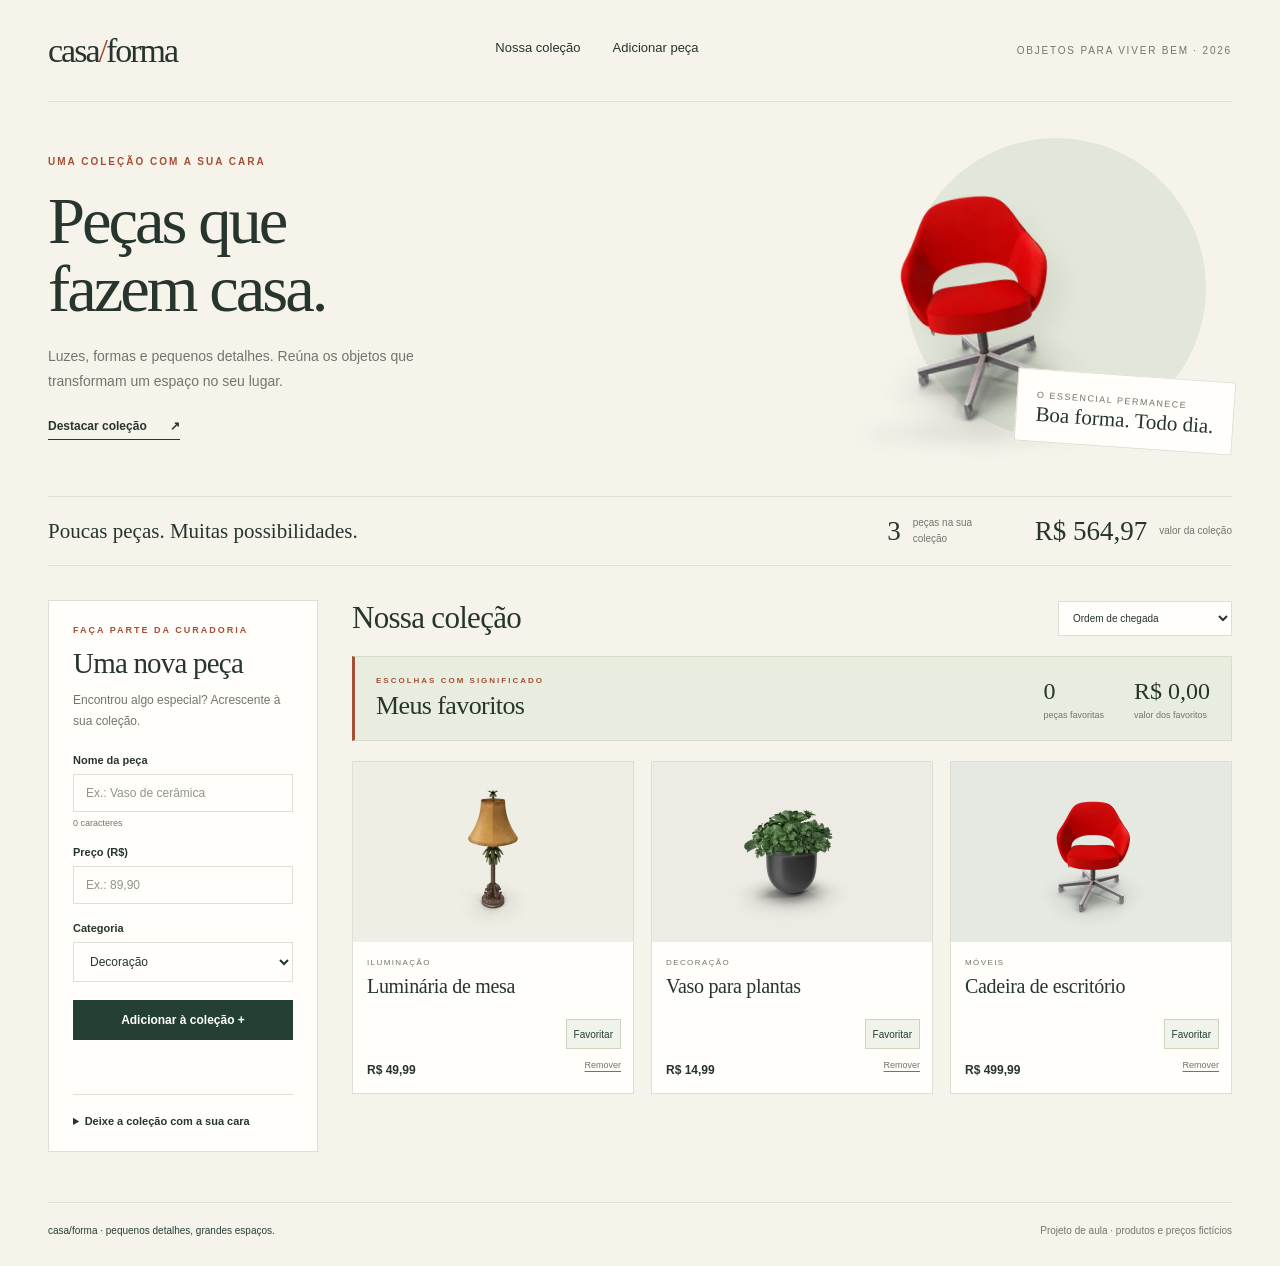
==== casa-forma-validacoes/projeto/index.html @ 2b37c17e "Adicionar aula Casa Forma: cadastro e validações" ====
<!DOCTYPE html>
<html lang="pt-BR">
<head>
  <meta charset="UTF-8">
  <meta name="viewport" content="width=device-width, initial-scale=1">
  <meta name="description" content="Casa Forma — uma coleção de móveis, luzes e objetos para fazer casa.">
  <title>Casa Forma — nossa coleção</title>
  <link rel="icon" href="assets/marca.svg" type="image/svg+xml">
  <link rel="stylesheet" href="styles.css">
  <link rel="stylesheet" href="favoritos.css">
  <script src="script.js" defer></script>
</head>
<body>
  <a class="pular" href="#colecao">Ir para a coleção</a>
  <div class="limite">
    <header class="cabecalho">
      <a class="marca" href="#inicio" aria-label="Casa Forma, início">casa<span>/</span>forma</a>
      <nav class="navegacao" aria-label="Navegação principal">
        <a href="#colecao">Nossa coleção</a>
        <a href="#novo-produto">Adicionar peça</a>
      </nav>
      <span class="edicao">Objetos para viver bem · 2026</span>
    </header>

    <main id="inicio">
      <section class="hero" aria-labelledby="titulo">
        <div>
          <p class="sobretitulo">Uma coleção com a sua cara</p>
          <h1 id="titulo">Peças que<br>fazem casa.</h1>
          <p class="hero-descricao">Luzes, formas e pequenos detalhes. Reúna os objetos que transformam um espaço no seu lugar.</p>
          <button id="alternar-destaque" class="link-acao" type="button">Destacar coleção <span aria-hidden="true">↗</span></button>
        </div>
        <figure class="hero-objeto">
          <img src="assets/cadeira.webp" alt="Cadeira estofada com base de metal" width="330" height="300">
          <figcaption class="etiqueta"><small>O essencial permanece</small><strong>Boa forma. Todo dia.</strong></figcaption>
        </figure>
      </section>

      <section class="resumo" aria-label="Resumo da coleção">
        <p class="resumo-frase">Poucas peças. Muitas possibilidades.</p>
        <div class="resumo-numeros">
          <div class="numero"><strong id="quantidade">3</strong><small>peças na sua coleção</small></div>
          <div class="numero"><strong id="total">R$ 564,97</strong><small>valor da coleção</small></div>
        </div>
      </section>

      <div class="area-trabalho">
        <aside class="painel" id="novo-produto">
          <p class="sobretitulo">Faça parte da curadoria</p>
          <h2 id="titulo-formulario">Uma nova peça</h2>
          <p class="texto-apoio">Encontrou algo especial? Acrescente à sua coleção.</p>

          <form id="formulario" novalidate>
            <div class="campo">
              <label for="nome">Nome da peça</label>
              <input id="nome" name="nome" type="text" placeholder="Ex.: Vaso de cerâmica" required minlength="2"
                aria-describedby="contador-nome">
              <small id="contador-nome">0 caracteres</small>
            </div>
            <div class="campo">
              <label for="preco">Preço (R$)</label>
              <input id="preco" name="preco" type="number" min="0.01" step="any" placeholder="Ex.: 89,90" required>
            </div>
            <div class="campo">
              <label for="categoria">Categoria</label>
              <select id="categoria" name="categoria">
                <option value="Decoração">Decoração</option>
                <option value="Iluminação">Iluminação</option>
                <option value="Móveis">Móveis</option>
              </select>
            </div>
            <button id="salvar-produto" class="botao botao-largo" type="submit">Adicionar à coleção <span
                aria-hidden="true">+</span></button>
            <button id="cancelar-edicao" class="link-acao" type="button" hidden>Cancelar edição</button>
          </form>
          <p id="mensagem" class="mensagem" role="status"></p>

          <details class="personalizacao">
            <summary>Deixe a coleção com a sua cara</summary>
            <div class="campo">
              <label for="novo-titulo">Título da coleção</label>
              <input id="novo-titulo" type="text" placeholder="Ex.: Meu próximo cantinho">
            </div>
            <button id="alterar-titulo" class="botao botao-secundario botao-largo" type="button">Atualizar título</button>
            <p id="mensagem-titulo" class="mensagem" role="status"></p>
          </details>
        </aside>

        <section class="colecao" id="colecao" aria-labelledby="titulo-colecao">
          <div class="colecao-cabecalho">
            <h2 id="titulo-colecao">Nossa coleção</h2>
            <label class="edicao" for="ordem" hidden>Ordenar</label>
            <select id="ordem" class="ordenacao" aria-label="Ordenar coleção">
              <option value="original">Ordem de chegada</option>
              <option value="crescente">Menor preço primeiro</option>
              <option value="decrescente">Maior preço primeiro</option>
              <option value="nome">Nome de A a Z</option>
            </select>
          </div>

          <div id="area-busca" hidden>
            <div class="busca"><input id="busca" type="search" aria-label="Buscar peça pelo nome"
                placeholder="Qual peça você procura?"></div>
            <div id="filtros-categoria" class="filtros" aria-label="Filtrar por categoria" hidden>
              <button class="filtro ativo" type="button" data-categoria="Todas" aria-pressed="true">Todas</button>
              <button class="filtro" type="button" data-categoria="Decoração" aria-pressed="false">Decoração</button>
              <button class="filtro" type="button" data-categoria="Iluminação" aria-pressed="false">Iluminação</button>
              <button class="filtro" type="button" data-categoria="Móveis" aria-pressed="false">Móveis</button>
            </div>
          </div>

          <section class="resumo-favoritos" aria-labelledby="titulo-favoritos">
            <div class="resumo-favoritos-titulo">
              <p class="sobretitulo">Escolhas com significado</p>
              <h3 id="titulo-favoritos">Meus favoritos</h3>
            </div>
            <div class="resumo-favoritos-numeros" aria-live="polite" aria-atomic="true">
              <div><strong id="quantidade-favoritos">0</strong><span>peças favoritas</span></div>
              <div id="resumo-valor-favoritos" hidden><strong id="total-favoritos">R$ 0,00</strong><span>valor dos favoritos</span></div>
            </div>
          </section>

          <ul id="lista-produtos" class="lista-produtos">
            <li class="produto" data-id="1">
              <img class="produto-imagem" src="assets/luminaria.webp" alt="Luminária de mesa" width="240" height="180">
              <p class="produto-categoria">Iluminação</p><h3 class="produto-nome">Luminária de mesa</h3>
              <p class="produto-preco">R$ 49,99</p><div class="produto-acoes"><button class="acao-produto" type="button" data-id="1">Remover</button></div>
            </li>
            <li class="produto" data-id="2">
              <img class="produto-imagem" src="assets/vaso.webp" alt="Vaso para plantas" width="240" height="180">
              <p class="produto-categoria">Decoração</p><h3 class="produto-nome">Vaso para plantas</h3>
              <p class="produto-preco">R$ 14,99</p><div class="produto-acoes"><button class="acao-produto" type="button" data-id="2">Remover</button></div>
            </li>
            <li class="produto" data-id="3">
              <img class="produto-imagem" src="assets/cadeira.webp" alt="Cadeira de escritório" width="240" height="180">
              <p class="produto-categoria">Móveis</p><h3 class="produto-nome">Cadeira de escritório</h3>
              <p class="produto-preco">R$ 499,99</p><div class="produto-acoes"><button class="acao-produto" type="button" data-id="3">Remover</button></div>
            </li>
          </ul>
          <p id="aviso-vazio" class="aviso-vazio" hidden>Sua próxima descoberta começa aqui.</p>

        </section>
      </div>
    </main>
    <footer class="rodape"><strong>casa/forma · pequenos detalhes, grandes espaços.</strong><span>Projeto de aula · produtos e preços fictícios</span></footer>
  </div>
</body>
</html>
---- casa-forma-validacoes/projeto/styles.css ----
:root {
  --papel: #f6f3eb;
  --branco: #fffefb;
  --verde: #243f34;
  --verde-claro: #e7ecdf;
  --terracota: #a44f36;
  --texto: #26352d;
  --suave: #71766c;
  --linha: #dedfd4;
  --serifa: Georgia, "Times New Roman", serif;
  --corpo: "Avenir Next", "Trebuchet MS", sans-serif;
}

* { box-sizing: border-box; }
html { scroll-behavior: smooth; }
body { margin: 0; background: var(--papel); color: var(--texto); font-family: var(--corpo); }
button, input, select { font: inherit; }
button, a, input, select, summary { -webkit-tap-highlight-color: transparent; }
button, summary { cursor: pointer; }
button { color: inherit; }
a { color: inherit; text-decoration: none; }
button:focus-visible, a:focus-visible, input:focus-visible, select:focus-visible, summary:focus-visible { outline: 3px solid #a56c2e; outline-offset: 4px; }
button:disabled { opacity: .55; cursor: wait; }
[hidden] { display: none !important; }
.limite { max-width: 1320px; margin: 0 auto; padding: 0 48px; }
.pular { position: absolute; top: -80px; left: 20px; background: var(--verde); color: white; padding: 12px; z-index: 10; }
.pular:focus { top: 10px; }
.cabecalho { height: 102px; display: flex; align-items: center; justify-content: space-between; border-bottom: 1px solid var(--linha); }
.marca { font-family: var(--serifa); font-size: 34px; letter-spacing: -2px; }
.marca span { color: var(--terracota); }
.navegacao { display: flex; align-items: center; gap: 32px; font-size: 13px; }
.navegacao a { padding-bottom: 5px; border-bottom: 1px solid transparent; }
.navegacao a:hover { border-color: currentColor; }
.edicao { color: var(--suave); font-size: 10px; letter-spacing: 1.8px; text-transform: uppercase; }
.hero { display: grid; grid-template-columns: 1.15fr 1fr; align-items: center; min-height: 385px; padding: 36px 0 38px; gap: 70px; }
.sobretitulo { font-size: 10px; font-weight: 700; letter-spacing: 2px; text-transform: uppercase; color: var(--terracota); margin: 0 0 20px; }
h1 { font-family: var(--serifa); font-size: clamp(44px, 5.2vw, 72px); font-weight: 400; letter-spacing: -3px; line-height: 1.03; max-width: 570px; margin: 0 0 20px; }
.hero-descricao { font-size: 14px; line-height: 1.8; max-width: 395px; color: var(--suave); margin: 0 0 22px; }
.link-acao { background: transparent; border: 0; border-bottom: 1px solid currentColor; padding: 0 0 6px; font-size: 12px; font-weight: 600; }
.link-acao span { margin-left: 20px; }
.hero-objeto { margin: 0; position: relative; height: 320px; display: grid; place-items: center; }
.hero-objeto::before { content: ""; width: 300px; height: 300px; border-radius: 50%; background: #e2e7d9; position: absolute; right: 5%; top: 0; }
.hero-objeto::after { content: ""; width: 220px; height: 18px; background: #26352d13; filter: blur(9px); border-radius: 50%; position: absolute; bottom: 15px; }
.hero-objeto img { position: relative; z-index: 1; width: 330px; height: 300px; object-fit: contain; transform: rotate(-8deg); filter: drop-shadow(12px 20px 12px #26352d13); }
.etiqueta { position: absolute; bottom: 10px; right: -2px; background: var(--branco); border: 1px solid var(--linha); padding: 14px 19px; z-index: 2; transform: rotate(4deg); }
.etiqueta strong { display: block; font-family: var(--serifa); font-size: 21px; font-weight: 400; }
.etiqueta small { font-size: 9px; color: var(--suave); text-transform: uppercase; letter-spacing: 1.5px; }
.resumo { display: flex; justify-content: space-between; align-items: center; padding: 18px 0; border-top: 1px solid var(--linha); border-bottom: 1px solid var(--linha); margin-bottom: 34px; }
.resumo-frase { font-family: var(--serifa); font-size: 21px; margin: 0; }
.resumo-numeros { display: flex; gap: 42px; }
.numero { display: flex; gap: 12px; align-items: center; }
.numero strong { font-family: var(--serifa); font-size: 27px; font-weight: 400; }
.numero small { color: var(--suave); font-size: 10px; line-height: 1.6; max-width: 80px; }
.area-trabalho { display: grid; grid-template-columns: 270px minmax(0, 1fr); gap: 34px; align-items: start; padding-bottom: 50px; }
.painel { border: 1px solid var(--linha); background: var(--branco); padding: 24px; }
.painel h2 { font-family: var(--serifa); font-size: 29px; font-weight: 400; letter-spacing: -.8px; margin: 0 0 10px; }
.painel .sobretitulo { margin-bottom: 12px; font-size: 9px; }
.texto-apoio { font-size: 12px; line-height: 1.75; color: var(--suave); margin: 0 0 22px; }
.campo { margin-bottom: 18px; }
label { display: block; font-size: 11px; font-weight: 600; margin-bottom: 8px; }
input, select { min-width: 0; width: 100%; padding: 11px 12px; background: var(--branco); border: 1px solid var(--linha); border-radius: 0; color: var(--texto); font-size: 12px; }
input::placeholder { color: #92958a; }
.campo small { display: block; margin-top: 6px; color: var(--suave); font-size: 9px; }
.botao { background: var(--verde); color: white; border: 1px solid var(--verde); padding: 12px 17px; font-size: 12px; font-weight: 600; transition: background .18s, transform .18s; }
.botao:hover { background: #365746; }
.botao:active { transform: translateY(1px); }
.botao-largo { width: 100%; }
.botao-secundario { background: transparent; color: var(--verde); border: 1px solid var(--linha); }
.botao-secundario:hover { background: var(--verde-claro); }
.personalizacao { border-top: 1px solid var(--linha); margin-top: 24px; padding-top: 20px; }
.cadastro-produto { border-top: 1px solid var(--linha); margin-top: 28px; padding-top: 22px; }
.cadastro-produto h3 { font-family: var(--serifa); font-weight: 400; font-size: 25px; margin: 0 0 9px; }
.cadastro-produto .texto-apoio { margin-bottom: 18px; }
.personalizacao summary { font-size: 11px; font-weight: 600; }
.personalizacao .campo { margin-top: 16px; }
.mensagem { font-size: 11px; line-height: 1.6; margin: 12px 0 0; min-height: 18px; }
.erro { color: #a23927; }
.sucesso { color: #2b6243; }
.invalido { border-color: #a23927; box-shadow: 0 0 0 1px #a23927; }
.colecao { scroll-margin-top: 20px; }
.colecao-cabecalho { display: flex; justify-content: space-between; align-items: center; gap: 16px; margin-bottom: 20px; }
.colecao-cabecalho h2 { font-family: var(--serifa); font-size: 31px; letter-spacing: -.7px; font-weight: 400; margin: 0; }
.ordenacao { width: 174px; font-size: 10px; padding: 10px; }
.busca { display: flex; gap: 10px; margin-bottom: 16px; }
.busca input { flex: 1; }
.filtros { display: flex; flex-wrap: wrap; gap: 6px; margin-bottom: 18px; }
.filtro { background: transparent; border: 1px solid var(--linha); padding: 7px 10px; font-size: 10px; }
.filtro.ativo { background: var(--verde); color: white; border-color: var(--verde); }
.lista-produtos { list-style: none; margin: 0; padding: 0; display: grid; grid-template-columns: repeat(3, minmax(0, 1fr)); gap: 17px; }
.produto { display: grid; grid-template-columns: 1fr auto; grid-template-rows: 180px auto 1fr auto; background: var(--branco); border: 1px solid var(--linha); overflow: hidden; transition: border-color .2s, box-shadow .2s; }
.produto:hover { border-color: #b9c3af; box-shadow: 0 8px 20px #26352d08; }
.produto-imagem { grid-column: 1 / -1; width: 100%; height: 180px; object-fit: contain; background: #eeeee5; padding: 15px; }
.produto:nth-child(3n + 2) .produto-imagem { background: #eeebe4; }
.produto:nth-child(3n + 3) .produto-imagem { background: #e6e9e2; }
.produto-categoria { grid-column: 1 / -1; font-size: 8px; letter-spacing: 1.4px; text-transform: uppercase; color: var(--suave); margin: 16px 14px 7px; }
.produto-nome { grid-column: 1 / -1; font-family: var(--serifa); font-weight: 400; font-size: 20px; letter-spacing: -.3px; line-height: 1.25; margin: 0 14px 20px; overflow-wrap: anywhere; }
.produto-preco { margin: 0 0 16px 14px; align-self: end; font-size: 12px; font-weight: 600; white-space: nowrap; }
.produto-acoes { display: flex; flex-wrap: wrap; justify-content: end; gap: 8px; align-self: end; margin: 0 12px 16px 5px; }
.acao-produto { background: transparent; border: 0; padding: 2px 0; min-height: 24px; font-size: 9px; color: var(--suave); text-decoration: underline; text-underline-offset: 3px; }
.acao-produto:hover { color: var(--terracota); }
.destaque .produto { border-color: var(--verde); box-shadow: 0 0 0 1px var(--verde); }
.aviso-vazio { text-align: center; padding: 60px 20px; border: 1px dashed #b8c1b0; color: var(--suave); font-family: var(--serifa); font-size: 24px; margin: 0; }
.importacao { margin-top: 22px; padding: 20px; background: var(--verde-claro); display: flex; justify-content: space-between; gap: 20px; align-items: center; }
.importacao h3 { font-family: var(--serifa); font-size: 23px; font-weight: 400; margin: 0 0 5px; }
.importacao p { font-size: 11px; color: var(--suave); margin: 0; line-height: 1.6; }
.importacao .botao { flex-shrink: 0; }
.controles-importacao { display: flex; flex-direction: column; gap: 8px; }
.rodape { border-top: 1px solid var(--linha); padding: 22px 0 30px; display: flex; justify-content: space-between; gap: 20px; font-size: 10px; color: var(--suave); }
.rodape strong { color: var(--verde); font-weight: 500; }

@media (max-width: 1100px) {
  .limite { padding: 0 28px; }
  .area-trabalho { grid-template-columns: 245px minmax(0, 1fr); gap: 24px; }
  .lista-produtos { grid-template-columns: repeat(2, minmax(0, 1fr)); }
  .hero { gap: 25px; }
  .hero-objeto::before { width: 260px; height: 260px; top: 20px; }
  .hero-objeto img { width: 280px; }
}
@media (max-width: 720px) {
  .limite { padding: 0 20px; }
  .cabecalho { height: 80px; }
  .marca { font-size: 30px; }
  .navegacao { gap: 18px; font-size: 11px; }
  .edicao { display: none; }
  .hero { min-height: auto; grid-template-columns: 1fr; gap: 0; padding: 34px 0 20px; }
  h1 { font-size: 51px; letter-spacing: -2px; max-width: 390px; }
  .hero-objeto { height: 255px; margin-top: 10px; }
  .hero-objeto::before { width: 230px; height: 230px; right: 14%; top: 0; }
  .hero-objeto img { height: 240px; width: 270px; }
  .etiqueta { right: 5%; bottom: 0; }
  .resumo { align-items: start; flex-direction: column; gap: 18px; margin-bottom: 24px; }
  .resumo-numeros { gap: 26px; width: 100%; justify-content: space-between; }
  .numero strong { font-size: 25px; }
  .resumo-frase { font-size: 20px; }
  .area-trabalho { display: flex; flex-direction: column; gap: 28px; }
  .painel, .colecao { width: 100%; }
  .painel { padding: 22px; }
  .colecao-cabecalho h2 { font-size: 27px; }
  .ordenacao { width: 155px; }
  .lista-produtos { gap: 12px; }
  .produto { grid-template-rows: 145px auto 1fr auto; }
  .produto-imagem { height: 145px; padding: 10px; }
  .produto-nome { font-size: 18px; margin: 0 10px 16px; }
  .produto-categoria { margin: 14px 10px 7px; font-size: 7px; }
  .produto-preco { margin-left: 10px; font-size: 11px; }
  .produto-acoes { gap: 5px; margin-right: 9px; }
  .acao-produto { font-size: 8px; }
  .importacao { flex-direction: column; align-items: start; }
  .rodape { flex-direction: column; gap: 8px; }
}
@media (prefers-reduced-motion: reduce) {
  html { scroll-behavior: auto; }
  *, *::before, *::after { transition: none !important; }
}
---- casa-forma-validacoes/projeto/favoritos.css ----
/* Aparência fornecida para o trabalho. Implemente os comportamentos em script.js. */
.resumo-favoritos {
  display: flex;
  justify-content: space-between;
  align-items: center;
  gap: 20px;
  padding: 19px 21px;
  margin-bottom: 20px;
  border: 1px solid #d5ddca;
  border-left: 3px solid var(--terracota);
  background: #e9eddf;
}
.resumo-favoritos .sobretitulo { margin-bottom: 6px; font-size: 8px; }
.resumo-favoritos h3 { margin: 0; font-family: var(--serifa); font-size: 26px; font-weight: 400; letter-spacing: -.6px; }
.resumo-favoritos-numeros { display: flex; align-items: center; gap: 30px; }
.resumo-favoritos-numeros strong { display: block; font-family: var(--serifa); font-size: 24px; font-weight: 400; white-space: nowrap; }
.resumo-favoritos-numeros span { display: block; margin-top: 5px; font-size: 9px; color: var(--suave); }
.produto.produto-favorito { background: #fffcf3; border-color: var(--terracota); box-shadow: 0 0 0 1px var(--terracota); }
.produto-favorito .produto-categoria { color: var(--terracota); }
.produto-favorito .produto-categoria::after { content: " · FAVORITO"; }
.destaque .produto.produto-favorito { border-color: var(--terracota); box-shadow: 0 0 0 1px var(--terracota); }
.produto-acoes { flex-direction: column; align-items: flex-end; gap: 4px; }
.botao-favorito { color: var(--verde); text-decoration: none; font-size: 10px; padding: 4px 7px; min-height: 30px; border: 1px solid #ccd4c1; background: #f0f3e9; }
.botao-favorito:hover { background: #e4ead9; color: var(--verde); }
.botao-favorito[aria-pressed="true"] { color: #8a3e2a; border-color: #d6aa96; background: #f5e7db; }
@media (max-width: 720px) {
  .resumo-favoritos { align-items: start; flex-direction: column; padding: 17px; gap: 17px; }
  .resumo-favoritos-numeros { width: 100%; justify-content: space-between; gap: 18px; }
  .resumo-favoritos-numeros strong { font-size: 23px; }
  .botao-favorito { font-size: 9px; padding: 4px 5px; }
}
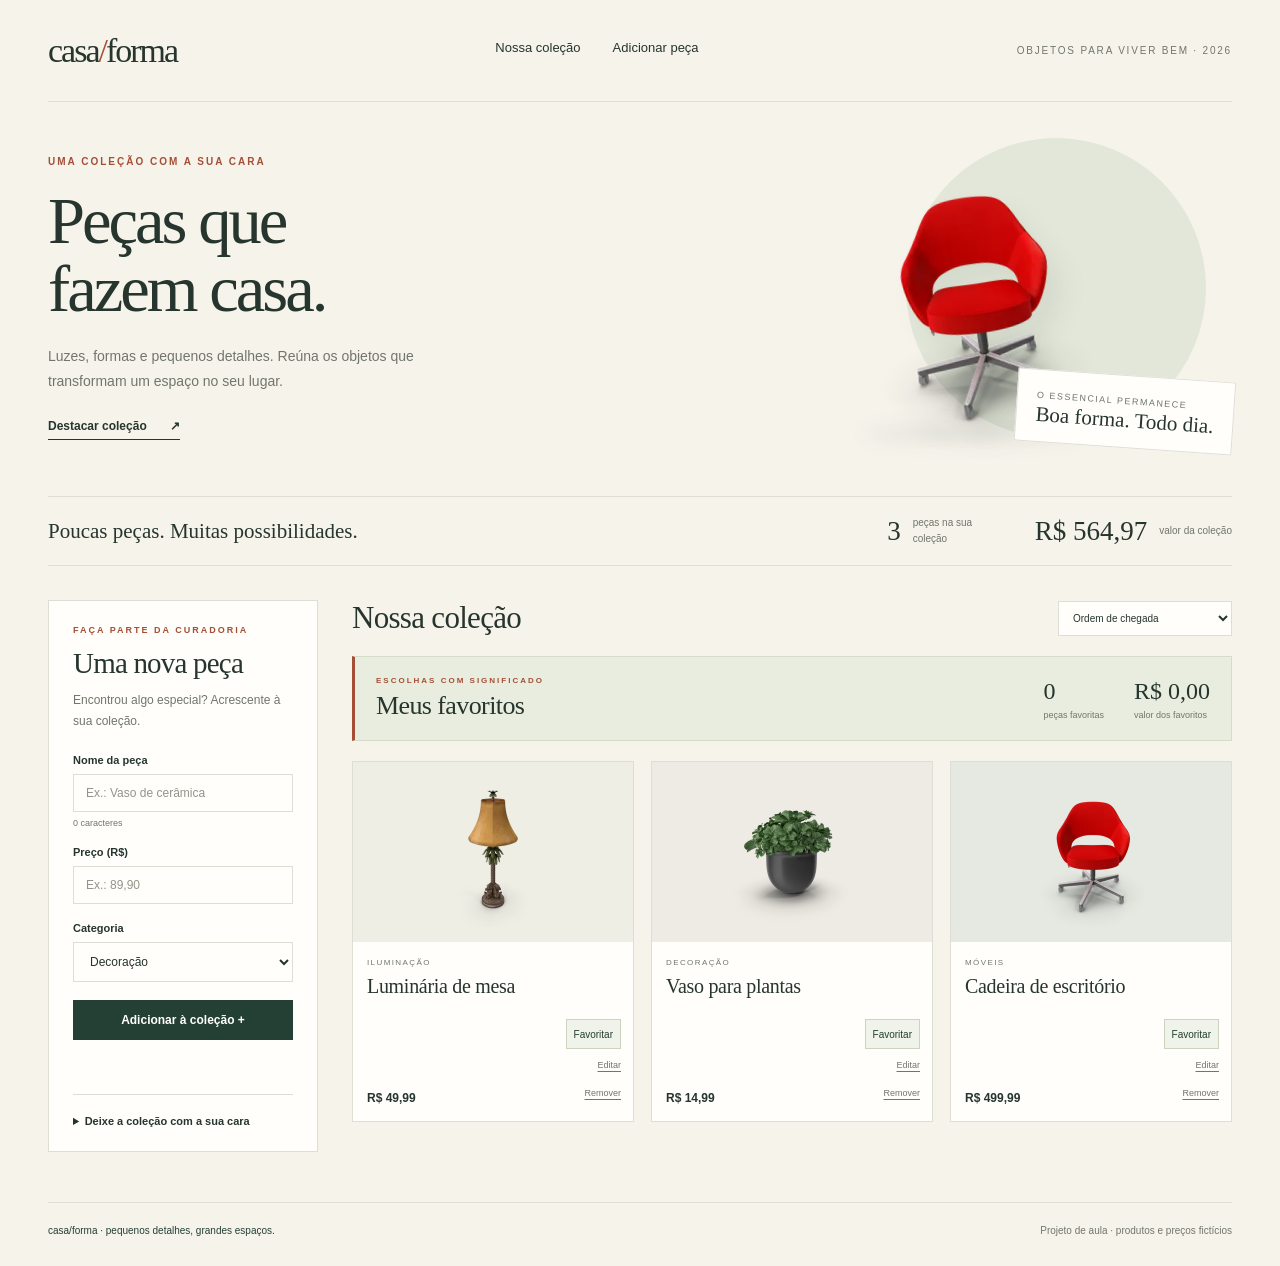
==== commit bb643504: "Casa Forma: carregar versão atualizada do JavaScript sem cache" ====
--- a/casa-forma-validacoes/projeto/index.html
+++ b/casa-forma-validacoes/projeto/index.html
@@ -8,7 +8,7 @@
   <link rel="icon" href="assets/marca.svg" type="image/svg+xml">
   <link rel="stylesheet" href="styles.css">
   <link rel="stylesheet" href="favoritos.css">
-  <script src="script.js" defer></script>
+  <script src="script.js?v=20261103-edicao2" defer></script>
 </head>
 <body>
   <a class="pular" href="#colecao">Ir para a coleção</a>
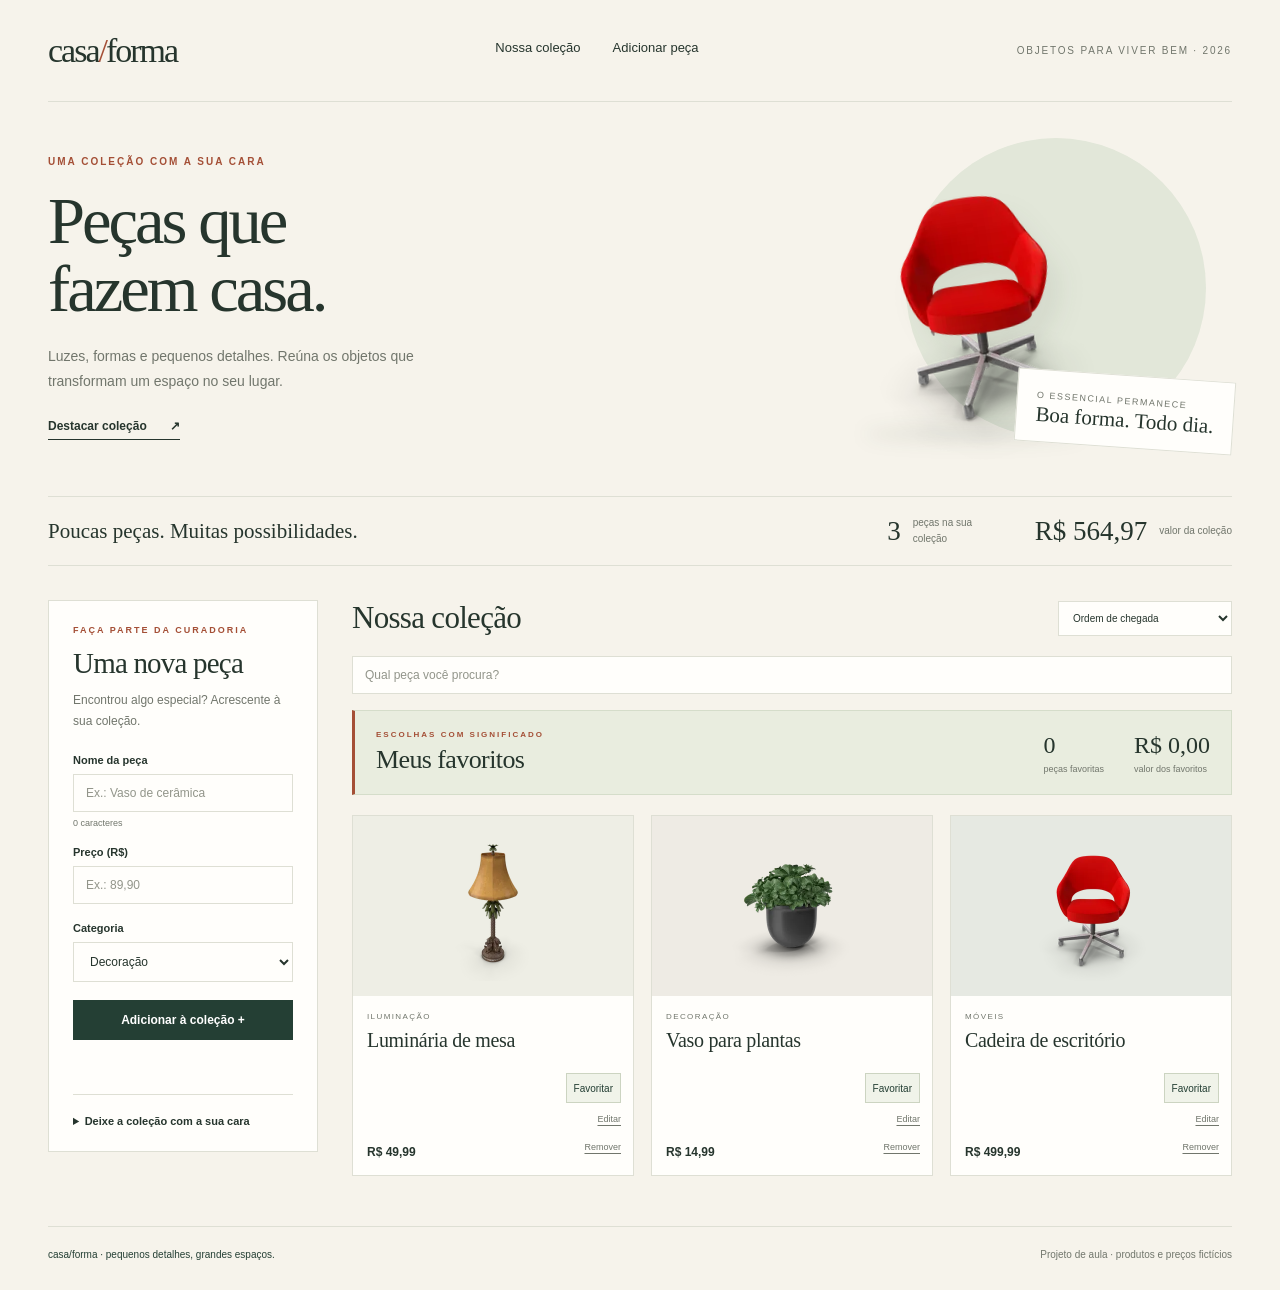
==== commit 07c574d2: "Casa Forma: mostrar busca e atualizar avisos acessiveis" ====
--- a/casa-forma-validacoes/projeto/index.html
+++ b/casa-forma-validacoes/projeto/index.html
@@ -8,7 +8,7 @@
   <link rel="icon" href="assets/marca.svg" type="image/svg+xml">
   <link rel="stylesheet" href="styles.css">
   <link rel="stylesheet" href="favoritos.css">
-  <script src="script.js?v=20261103-edicao2" defer></script>
+  <script src="script.js?v=20261109-busca-vazio" defer></script>
 </head>
 <body>
   <a class="pular" href="#colecao">Ir para a coleção</a>
@@ -98,7 +98,7 @@
             </select>
           </div>
 
-          <div id="area-busca" hidden>
+          <div id="area-busca">
             <div class="busca"><input id="busca" type="search" aria-label="Buscar peça pelo nome"
                 placeholder="Qual peça você procura?"></div>
             <div id="filtros-categoria" class="filtros" aria-label="Filtrar por categoria" hidden>
@@ -137,7 +137,7 @@
               <p class="produto-preco">R$ 499,99</p><div class="produto-acoes"><button class="acao-produto" type="button" data-id="3">Remover</button></div>
             </li>
           </ul>
-          <p id="aviso-vazio" class="aviso-vazio" hidden>Sua próxima descoberta começa aqui.</p>
+          <p id="aviso-vazio" class="aviso-vazio" role="status" aria-live="polite" hidden>Sua próxima descoberta começa aqui.</p>
 
         </section>
       </div>
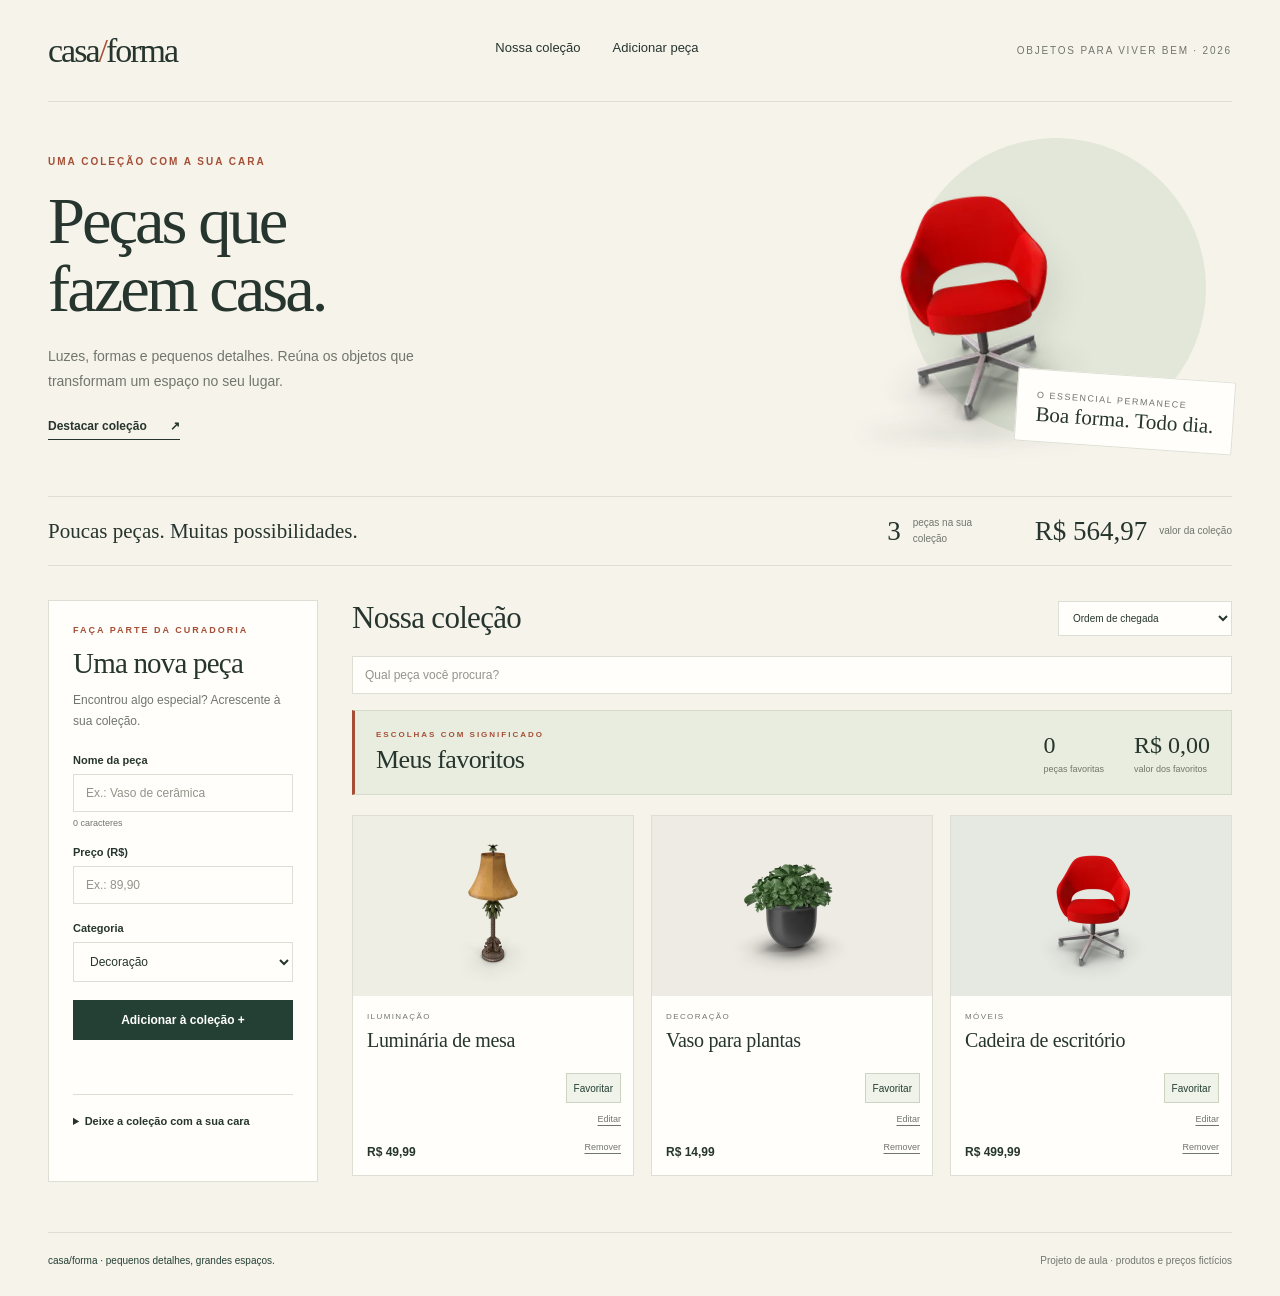
==== commit c68f95c9: "Casa Forma: mensagem de armazenamento e atualização do script" ====
--- a/casa-forma-validacoes/projeto/index.html
+++ b/casa-forma-validacoes/projeto/index.html
@@ -8,7 +8,7 @@
   <link rel="icon" href="assets/marca.svg" type="image/svg+xml">
   <link rel="stylesheet" href="styles.css">
   <link rel="stylesheet" href="favoritos.css">
-  <script src="script.js?v=20261109-busca-vazio" defer></script>
+  <script src="script.js?v=20261109-localstorage" defer></script>
 </head>
 <body>
   <a class="pular" href="#colecao">Ir para a coleção</a>
@@ -84,6 +84,7 @@
             <button id="alterar-titulo" class="botao botao-secundario botao-largo" type="button">Atualizar título</button>
             <p id="mensagem-titulo" class="mensagem" role="status"></p>
           </details>
+          <p id="mensagem-armazenamento" class="mensagem" role="status" aria-live="polite"></p>
         </aside>
 
         <section class="colecao" id="colecao" aria-labelledby="titulo-colecao">
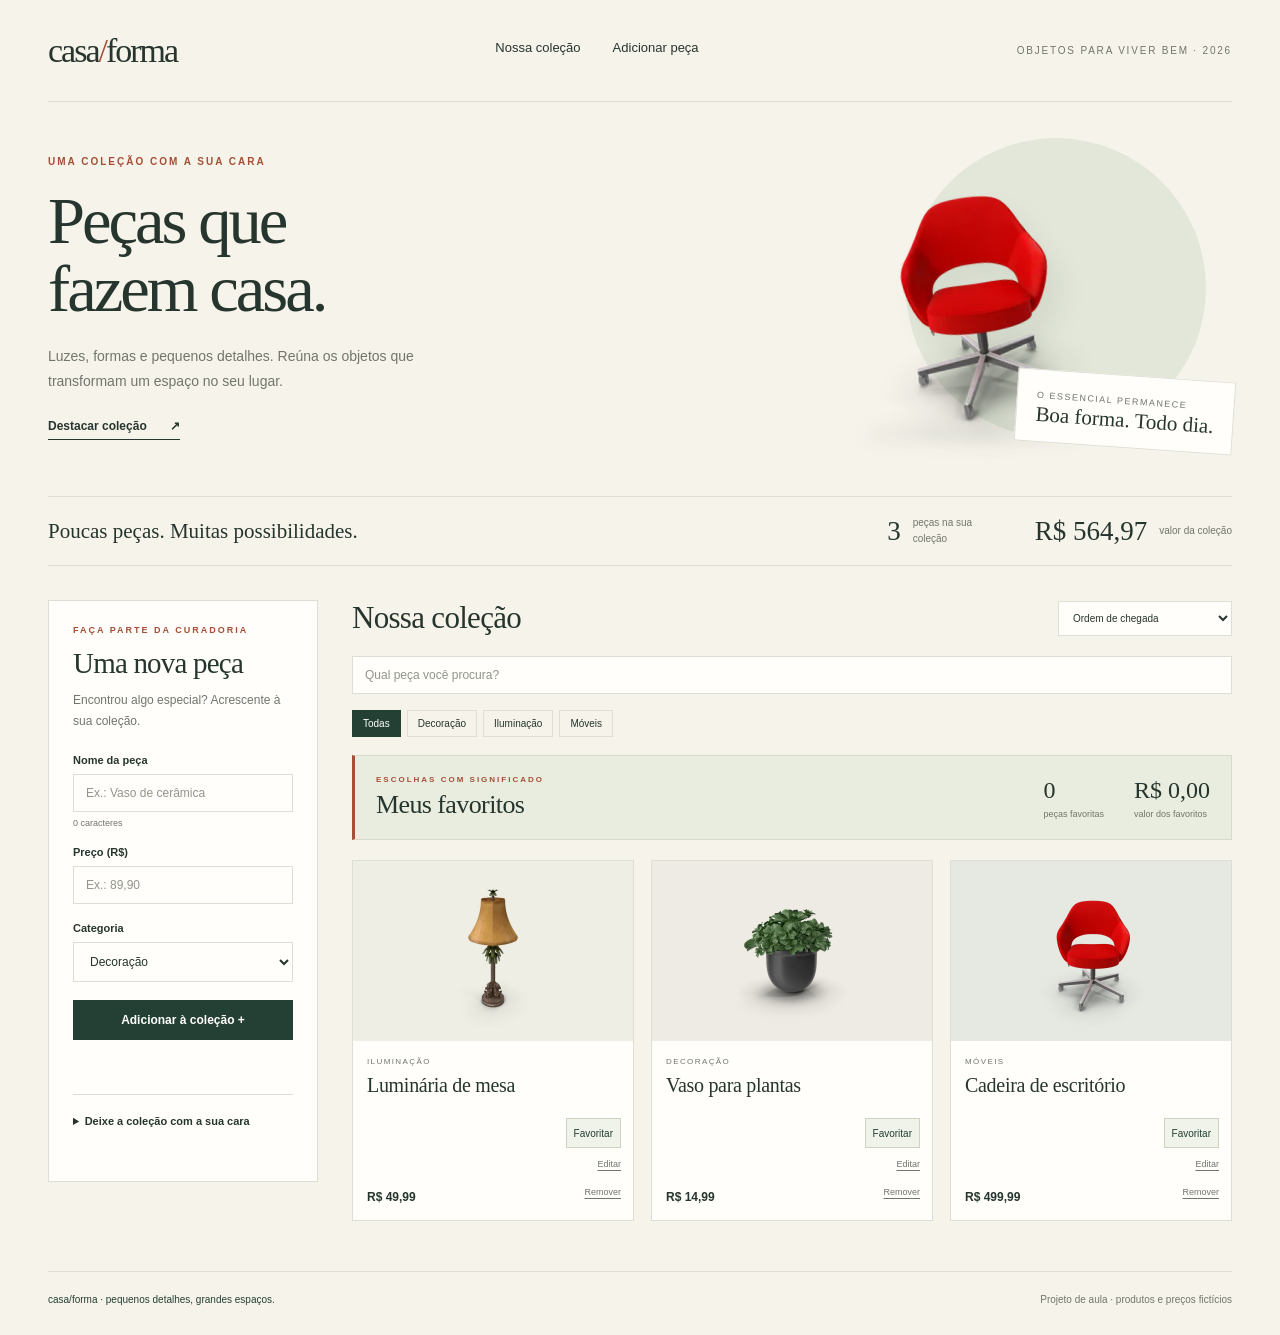
==== commit 3fa40111: "Atualizar versão do JavaScript após filtros de categoria" ====
--- a/casa-forma-validacoes/projeto/index.html
+++ b/casa-forma-validacoes/projeto/index.html
@@ -8,7 +8,7 @@
   <link rel="icon" href="assets/marca.svg" type="image/svg+xml">
   <link rel="stylesheet" href="styles.css">
   <link rel="stylesheet" href="favoritos.css">
-  <script src="script.js?v=20261109-localstorage" defer></script>
+  <script src="script.js?v=20261110-filtro-categoria" defer></script>
 </head>
 <body>
   <a class="pular" href="#colecao">Ir para a coleção</a>
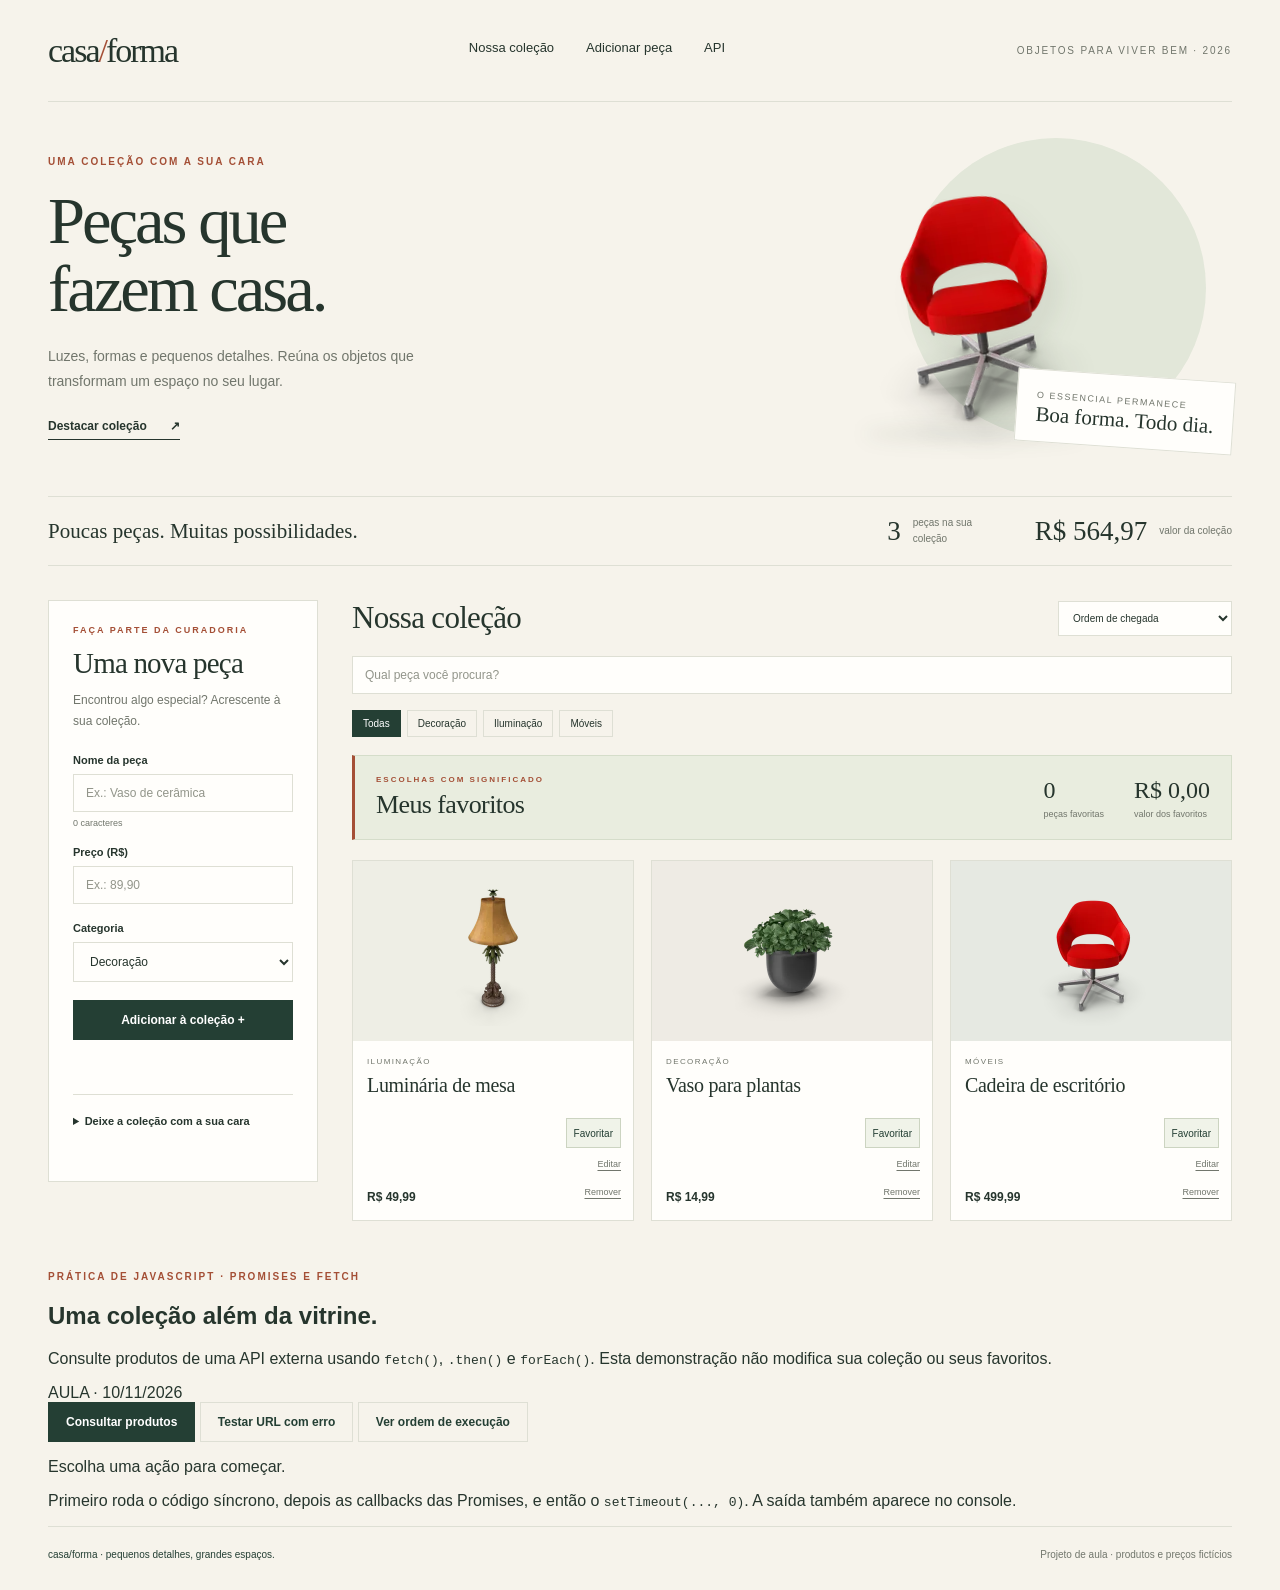
==== commit 12992c54: "Integra atividade de Promises e fetch ao site Casa Forma" ====
--- a/casa-forma-validacoes/projeto/index.html
+++ b/casa-forma-validacoes/projeto/index.html
@@ -8,7 +8,7 @@
   <link rel="icon" href="assets/marca.svg" type="image/svg+xml">
   <link rel="stylesheet" href="styles.css">
   <link rel="stylesheet" href="favoritos.css">
-  <script src="script.js?v=20261110-filtro-categoria" defer></script>
+  <script src="script.js?v=20261110-promises" defer></script>
 </head>
 <body>
   <a class="pular" href="#colecao">Ir para a coleção</a>
@@ -18,6 +18,7 @@
       <nav class="navegacao" aria-label="Navegação principal">
         <a href="#colecao">Nossa coleção</a>
         <a href="#novo-produto">Adicionar peça</a>
+        <a href="#api-produtos">API</a>
       </nav>
       <span class="edicao">Objetos para viver bem · 2026</span>
     </header>
@@ -142,6 +143,26 @@
 
         </section>
       </div>
+
+      <section class="laboratorio-api" id="api-produtos" aria-labelledby="titulo-api">
+        <div class="laboratorio-topo">
+          <div>
+            <p class="sobretitulo">Prática de JavaScript · Promises e Fetch</p>
+            <h2 id="titulo-api">Uma coleção além da vitrine.</h2>
+            <p>Consulte produtos de uma API externa usando <code>fetch()</code>, <code>.then()</code> e <code>forEach()</code>. Esta demonstração não modifica sua coleção ou seus favoritos.</p>
+          </div>
+          <span class="laboratorio-etiqueta">AULA · 10/11/2026</span>
+        </div>
+        <div class="laboratorio-acoes">
+          <button class="botao" id="buscar-produtos-api" type="button">Consultar produtos</button>
+          <button class="botao botao-secundario" id="testar-erro-api" type="button">Testar URL com erro</button>
+          <button class="botao botao-secundario" id="demonstrar-ordem-js" type="button">Ver ordem de execução</button>
+        </div>
+        <p class="laboratorio-status" id="status-api" role="status" aria-live="polite">Escolha uma ação para começar.</p>
+        <ul class="laboratorio-lista" id="lista-produtos-api" aria-label="Nomes dos produtos consultados"></ul>
+        <ol class="laboratorio-ordem" id="ordem-execucao-js" aria-label="Ordem da execução do JavaScript" hidden></ol>
+        <p class="laboratorio-dica">Primeiro roda o código síncrono, depois as callbacks das Promises, e então o <code>setTimeout(..., 0)</code>. A saída também aparece no console.</p>
+      </section>
     </main>
     <footer class="rodape"><strong>casa/forma · pequenos detalhes, grandes espaços.</strong><span>Projeto de aula · produtos e preços fictícios</span></footer>
   </div>
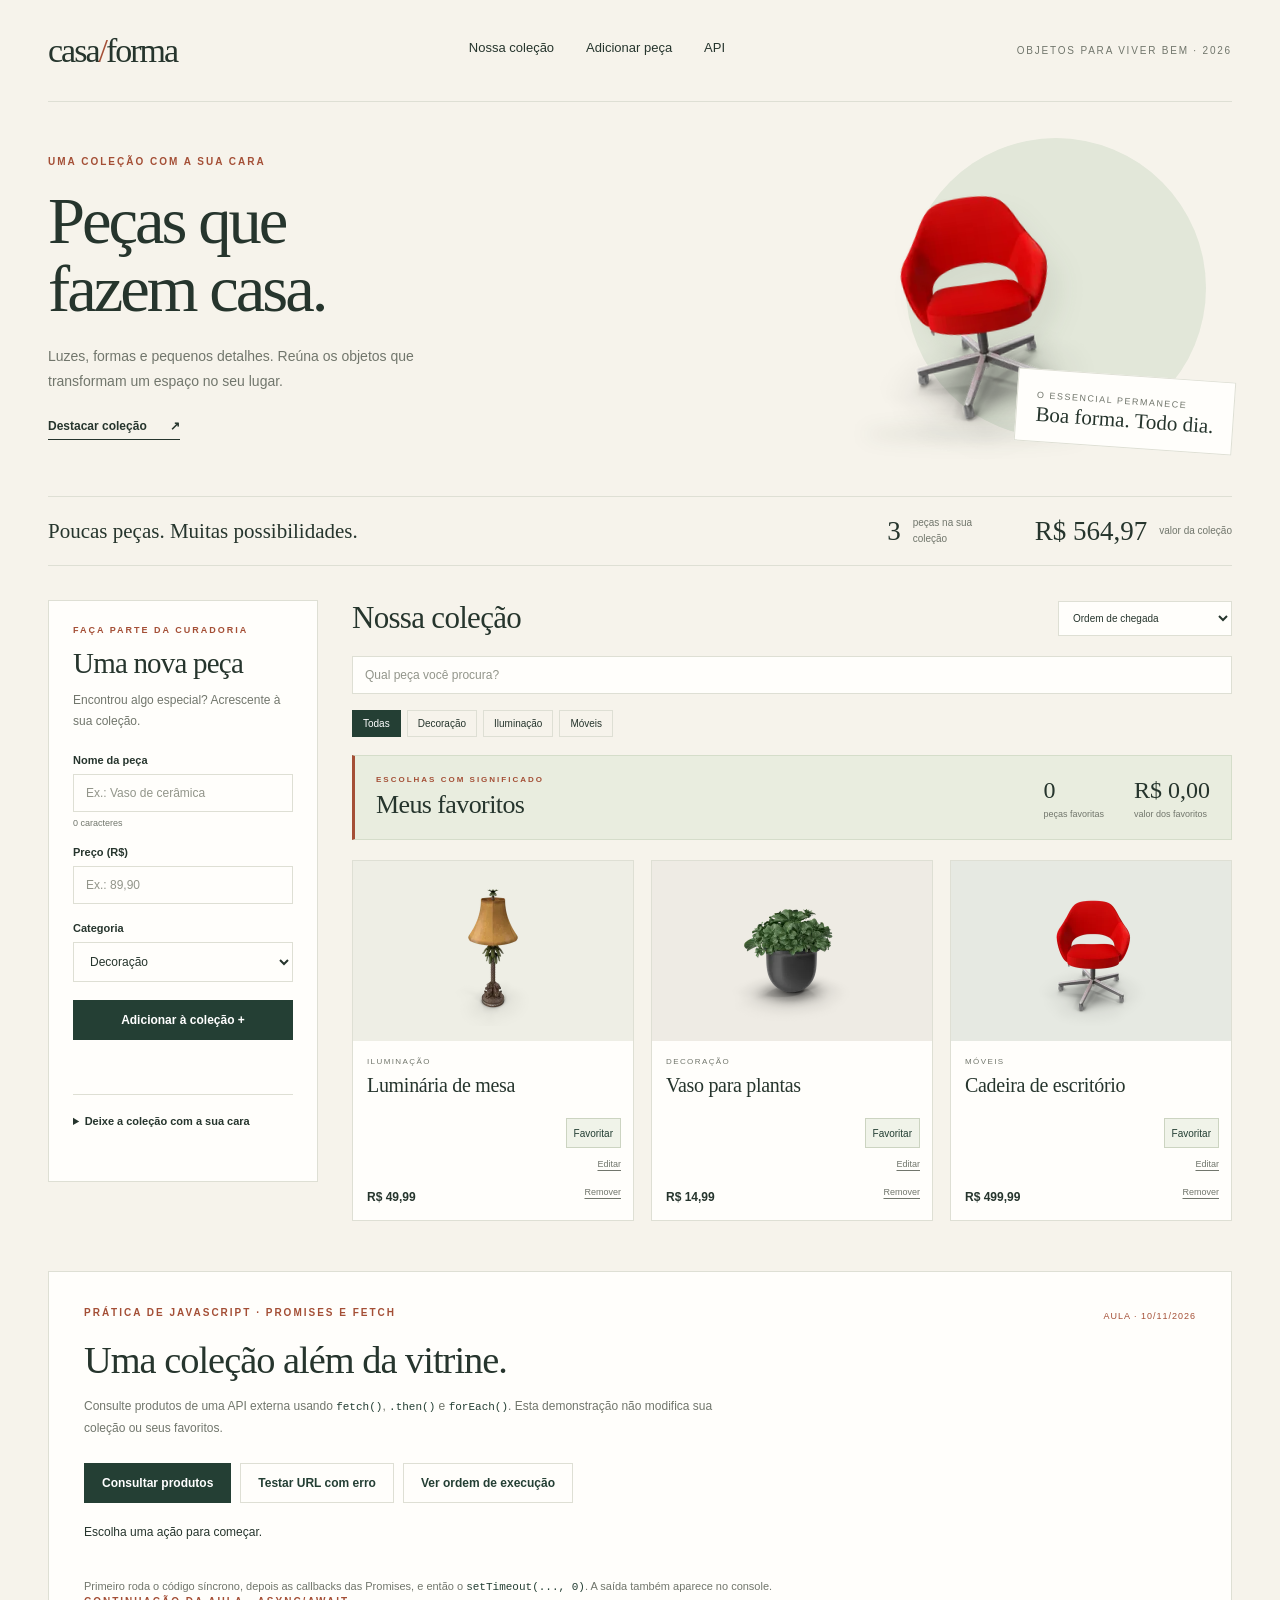
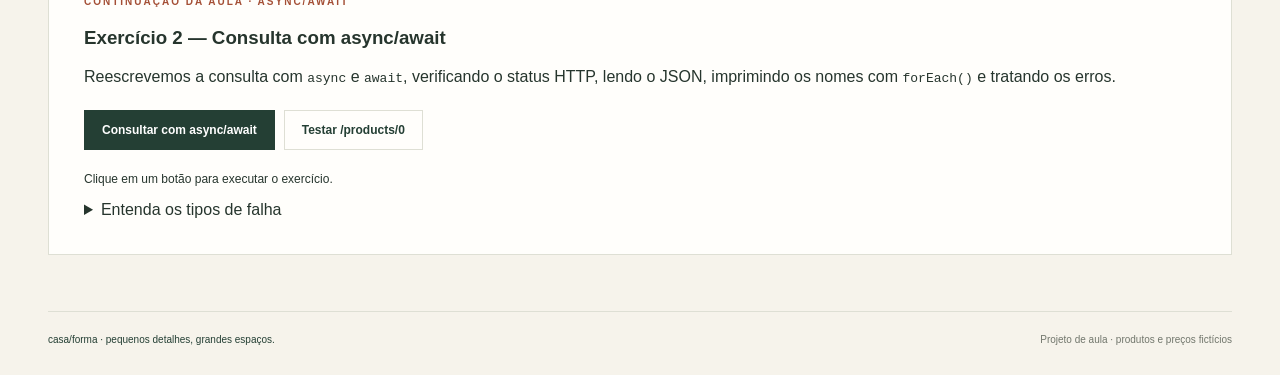
==== commit 43d5111e: "Continuação da aula: exercício async await no Casa Forma" ====
--- a/casa-forma-validacoes/projeto/index.html
+++ b/casa-forma-validacoes/projeto/index.html
@@ -6,9 +6,9 @@
   <meta name="description" content="Casa Forma — uma coleção de móveis, luzes e objetos para fazer casa.">
   <title>Casa Forma — nossa coleção</title>
   <link rel="icon" href="assets/marca.svg" type="image/svg+xml">
-  <link rel="stylesheet" href="styles.css">
+  <link rel="stylesheet" href="styles.css?v=20261110-async-await">
   <link rel="stylesheet" href="favoritos.css">
-  <script src="script.js?v=20261110-promises" defer></script>
+  <script src="script.js?v=20261110-async-await" defer></script>
 </head>
 <body>
   <a class="pular" href="#colecao">Ir para a coleção</a>
@@ -162,6 +162,28 @@
         <ul class="laboratorio-lista" id="lista-produtos-api" aria-label="Nomes dos produtos consultados"></ul>
         <ol class="laboratorio-ordem" id="ordem-execucao-js" aria-label="Ordem da execução do JavaScript" hidden></ol>
         <p class="laboratorio-dica">Primeiro roda o código síncrono, depois as callbacks das Promises, e então o <code>setTimeout(..., 0)</code>. A saída também aparece no console.</p>
+
+        <div class="atividade-async" id="async-exercicio">
+          <p class="sobretitulo">Continuação da aula · Async/Await</p>
+          <h3>Exercício 2 — Consulta com async/await</h3>
+          <p>Reescrevemos a consulta com <code>async</code> e <code>await</code>, verificando o status HTTP, lendo o JSON, imprimindo os nomes com <code>forEach()</code> e tratando os erros.</p>
+          <div class="laboratorio-acoes">
+            <button class="botao" id="buscar-produtos-async" type="button">Consultar com async/await</button>
+            <button class="botao botao-secundario" id="testar-erro-async" type="button">Testar /products/0</button>
+          </div>
+          <p class="laboratorio-status" id="status-async" role="status" aria-live="polite">Clique em um botão para executar o exercício.</p>
+          <ul class="laboratorio-lista" id="lista-produtos-async" aria-label="Produtos retornados pela consulta assíncrona"></ul>
+          <details class="atividade-async-detalhes">
+            <summary>Entenda os tipos de falha</summary>
+            <ul>
+              <li><strong>HTTP 404 ou 500:</strong> a resposta chegou, mas indica erro.</li>
+              <li><strong>Rede indisponível ou bloqueada:</strong> a requisição pode falhar antes de receber um status HTTP.</li>
+              <li><strong>JSON inválido:</strong> a conversão com <code>resposta.json()</code> falha.</li>
+              <li><strong>JSON sem products:</strong> conferimos se <code>dados.products</code> é um array.</li>
+              <li><strong>HTTP 204:</strong> resposta bem-sucedida, porém sem corpo; não tentamos converter para JSON.</li>
+            </ul>
+          </details>
+        </div>
       </section>
     </main>
     <footer class="rodape"><strong>casa/forma · pequenos detalhes, grandes espaços.</strong><span>Projeto de aula · produtos e preços fictícios</span></footer>
--- a/casa-forma-validacoes/projeto/styles.css
+++ b/casa-forma-validacoes/projeto/styles.css
@@ -152,3 +152,25 @@
   html { scroll-behavior: auto; }
   *, *::before, *::after { transition: none !important; }
 }
+
+
+/* Área de prática de fetch integrada à coleção Casa Forma. */
+.laboratorio-api { margin: 0 0 56px; padding: 35px; border: 1px solid var(--linha); background: var(--branco); scroll-margin-top: 18px; }
+.laboratorio-topo { display: flex; justify-content: space-between; align-items: flex-start; gap: 24px; }
+.laboratorio-topo h2 { font-family: var(--serifa); font-weight: 400; letter-spacing: -1px; font-size: clamp(28px, 3vw, 40px); margin: 0 0 14px; }
+.laboratorio-topo p:not(.sobretitulo) { margin: 0; max-width: 640px; color: var(--suave); font-size: 12px; line-height: 1.8; }
+.laboratorio-topo code, .laboratorio-dica code { font-family: monospace; color: var(--verde); font-size: 11px; }
+.laboratorio-etiqueta { white-space: nowrap; padding-top: 4px; font-size: 9px; letter-spacing: 1px; color: var(--terracota); }
+.laboratorio-acoes { display: flex; flex-wrap: wrap; gap: 9px; margin-top: 24px; }
+.laboratorio-status { font-size: 12px; line-height: 1.6; margin: 20px 0 12px; }
+.laboratorio-lista { margin: 0; padding: 0; list-style: none; display: grid; grid-template-columns: repeat(3, minmax(0, 1fr)); gap: 8px; }
+.laboratorio-lista li { border: 1px solid var(--linha); background: var(--papel); padding: 12px 14px; line-height: 1.4; font-size: 11px; overflow-wrap: anywhere; }
+.laboratorio-ordem { padding: 16px 16px 16px 36px; margin: 0; background: var(--verde-claro); line-height: 1.9; font-size: 12px; }
+.laboratorio-dica { margin: 22px 0 0; font-size: 11px; line-height: 1.7; color: var(--suave); }
+@media(max-width:720px) {
+  .laboratorio-api { padding: 20px; margin-bottom: 34px; }
+  .laboratorio-topo { flex-direction: column; gap: 9px; }
+  .laboratorio-lista { grid-template-columns: repeat(2, minmax(0, 1fr)); }
+  .laboratorio-acoes .botao { flex: 1 1 100%; }
+  .navegacao { gap: 10px; font-size: 10px; }
+}
